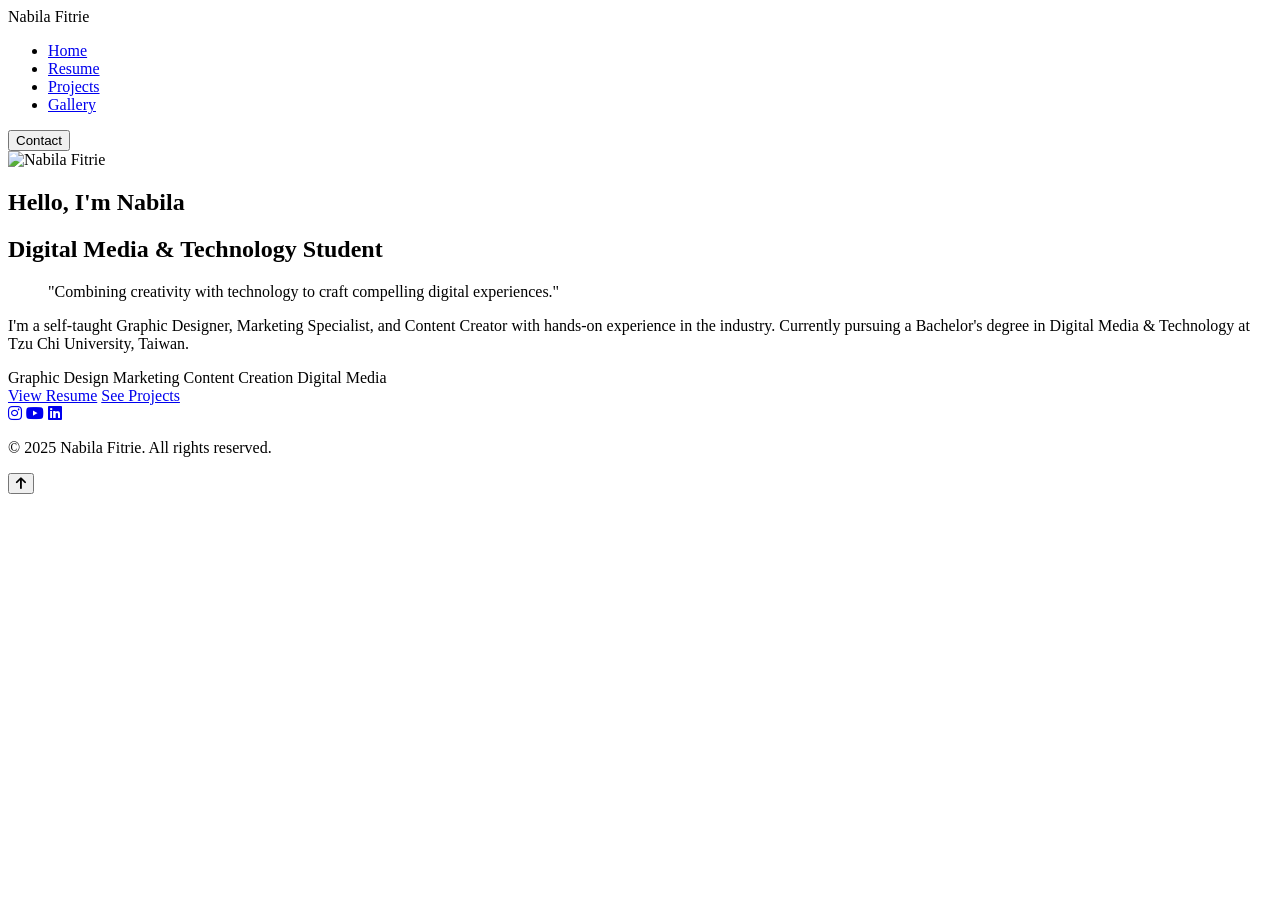
==== index.html @ f7abc117 "Add files via upload" ====
<!DOCTYPE html>
<html lang="en">
    <head>
        <meta charset="UTF-8" />
        <meta name="viewport" content="width=device-width, initial-scale=1.0" />
        <title>Nabila Fitrie - Portfolio</title>
        <link rel="stylesheet" href="mystyle.css" />
        <link
            rel="stylesheet"
            href="https://cdnjs.cloudflare.com/ajax/libs/font-awesome/6.5.1/css/all.min.css"
        />
    </head>
    <body>
        <header>
            <div class="logo">Nabila Fitrie</div>
            <nav>
                <ul>
                    <li><a href="index.html" class="active">Home</a></li>
                    <li><a href="resume.html">Resume</a></li>
                    <li><a href="project.html">Projects</a></li>
                    <li><a href="gallery.html">Gallery</a></li>
                </ul>
            </nav>
            <a href="contact.html"
                ><button class="contact-btn">Contact</button></a
            >
        </header>

        <main>
            <section class="intro">
                <div class="profile-image">
                    <img src="/images/profile.jpg" alt="Nabila Fitrie" />
                </div>
                <div class="intro-text">
                    <h1>Hello, I'm Nabila</h1>
                    <h2>Digital Media & Technology Student</h2>
                    <blockquote>
                        "Combining creativity with technology to craft
                        compelling digital experiences."
                    </blockquote>
                    <p>
                        I'm a self-taught Graphic Designer, Marketing
                        Specialist, and Content Creator with hands-on experience
                        in the industry. Currently pursuing a Bachelor's degree
                        in Digital Media & Technology at Tzu Chi University,
                        Taiwan.
                    </p>

                    <div class="tags">
                        <span class="tag">Graphic Design</span>
                        <span class="tag">Marketing</span>
                        <span class="tag">Content Creation</span>
                        <span class="tag">Digital Media</span>
                    </div>

                    <div class="cta-buttons">
                        <a href="resume.html" class="btn btn-primary"
                            >View Resume</a
                        >
                        <a href="project.html" class="btn btn-secondary"
                            >See Projects</a
                        >
                    </div>
                </div>
            </section>
        </main>

        <footer>
            <div class="social-icons">
                <a href="https://www.instagram.com/nabilafitriie/"
                    ><i class="fa-brands fa-instagram"></i
                ></a>
                <a href="https://www.youtube.com/@nabilafitrie5887"
                    ><i class="fa-brands fa-youtube"></i
                ></a>
                <a
                    href="https://www.linkedin.com/in/nabila-fitrie-naia-salsabila-66b28425b/"
                    ><i class="fa-brands fa-linkedin"></i
                ></a>
            </div>
            <p>&copy; 2025 Nabila Fitrie. All rights reserved.</p>
        </footer>

        <!-- Back to Top Button -->
        <button class="back-to-top" id="backToTop">
            <i class="fas fa-arrow-up"></i>
        </button>

        <script>
            // Back to Top functionality
            const backToTopBtn = document.getElementById("backToTop");

            window.addEventListener("scroll", () => {
                if (window.pageYOffset > 300) {
                    backToTopBtn.classList.add("show");
                } else {
                    backToTopBtn.classList.remove("show");
                }
            });

            backToTopBtn.addEventListener("click", () => {
                window.scrollTo({
                    top: 0,
                    behavior: "smooth",
                });
            });
        </script>
    </body>
</html>
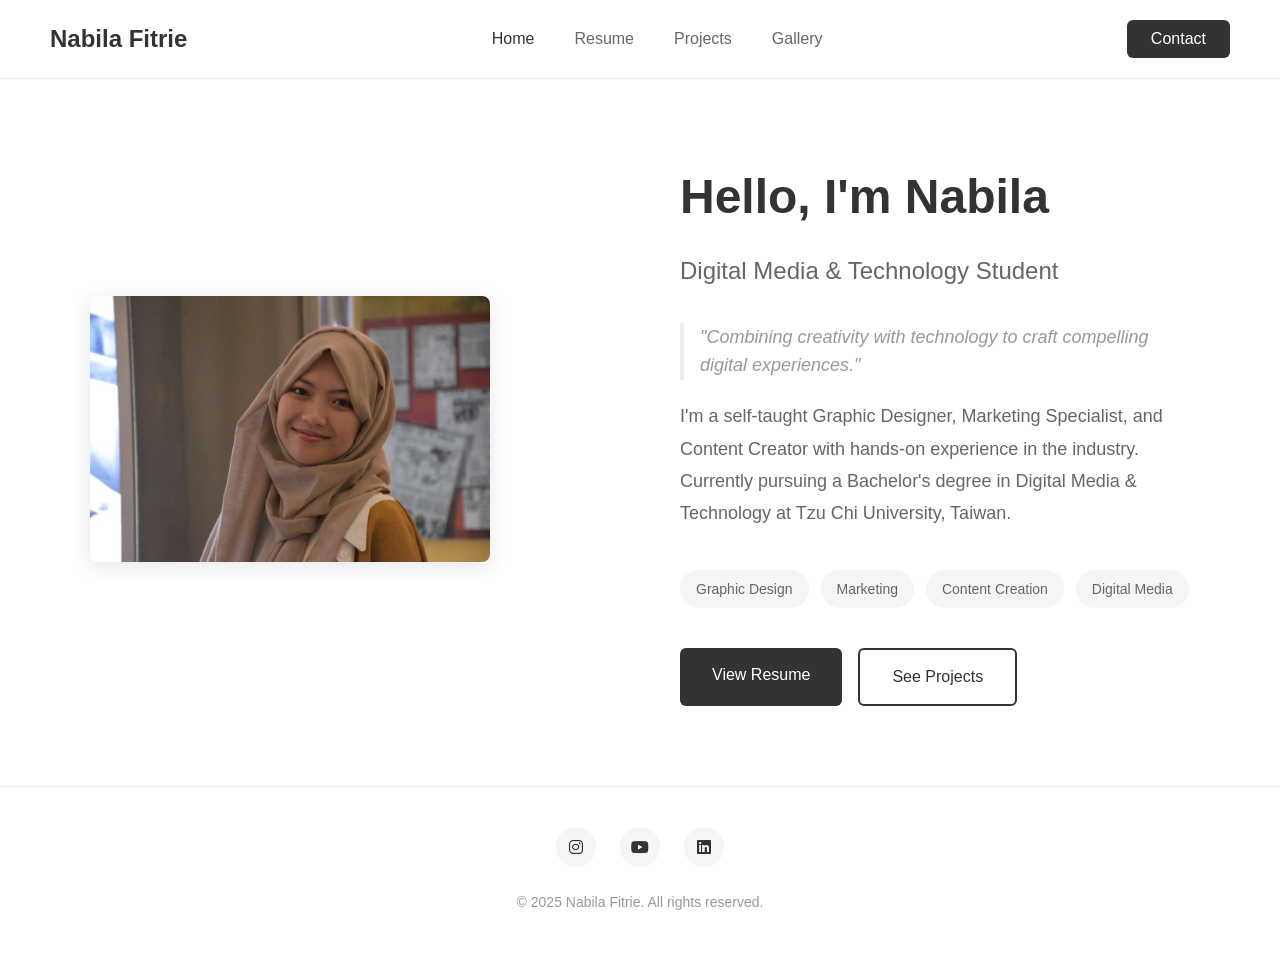
==== commit 7399613a: "Update index.html" ====
--- a/index.html
+++ b/index.html
@@ -29,7 +29,7 @@
         <main>
             <section class="intro">
                 <div class="profile-image">
-                    <img src="/images/profile.jpg" alt="Nabila Fitrie" />
+                    <img src="images/profile.jpg" alt="Nabila Fitrie" />
                 </div>
                 <div class="intro-text">
                     <h1>Hello, I'm Nabila</h1>
@@ -107,3 +107,4 @@
         </script>
     </body>
 </html>
+
--- a/mystyle.css
+++ b/mystyle.css
@@ -0,0 +1,1004 @@
+* {
+    margin: 0;
+    padding: 0;
+    box-sizing: border-box;
+}
+
+body {
+    font-family: -apple-system, BlinkMacSystemFont, "Segoe UI", Roboto,
+        sans-serif;
+    color: #333;
+    line-height: 1.6;
+    background: #fff;
+}
+
+/* Header */
+header {
+    padding: 20px 50px;
+    display: flex;
+    justify-content: space-between;
+    align-items: center;
+    border-bottom: 1px solid #eee;
+}
+
+.logo {
+    font-size: 24px;
+    font-weight: 600;
+    color: #333;
+}
+
+nav ul {
+    list-style: none;
+    display: flex;
+    gap: 40px;
+}
+
+nav a {
+    text-decoration: none;
+    color: #666;
+    font-size: 16px;
+    transition: color 0.3s;
+}
+
+nav a:hover,
+nav a.active {
+    color: #333;
+}
+
+.contact-btn {
+    padding: 10px 24px;
+    background: #333;
+    color: #fff;
+    border: none;
+    border-radius: 6px;
+    cursor: pointer;
+    font-size: 16px;
+    transition: background 0.3s;
+}
+
+.contact-btn:hover {
+    background: #555;
+}
+
+/* Main Content */
+main {
+    max-width: 1200px;
+    margin: 0 auto;
+    padding: 80px 50px;
+}
+
+/* Home Page */
+.intro {
+    display: grid;
+    grid-template-columns: 1fr 1fr;
+    gap: 80px;
+    align-items: center;
+}
+
+.profile-image img {
+    width: 100%;
+    max-width: 400px;
+    border-radius: 8px;
+    box-shadow: 0 4px 20px rgba(0, 0, 0, 0.1);
+}
+
+.intro-text h1 {
+    font-size: 48px;
+    margin-bottom: 16px;
+    font-weight: 600;
+}
+
+.intro-text h2 {
+    font-size: 24px;
+    color: #666;
+    margin-bottom: 32px;
+    font-weight: 400;
+}
+
+.intro-text p {
+    color: #666;
+    font-size: 18px;
+    line-height: 1.8;
+    margin-bottom: 40px;
+}
+
+.intro-text blockquote {
+    font-size: 18px;
+    color: #999;
+    font-style: italic;
+    margin-bottom: 20px;
+    border-left: 4px solid #eee;
+    padding-left: 16px;
+}
+
+.tags {
+    display: flex;
+    flex-wrap: wrap;
+    gap: 12px;
+    margin-bottom: 40px;
+}
+
+.tag {
+    padding: 8px 16px;
+    background: #f5f5f5;
+    border-radius: 20px;
+    font-size: 14px;
+    color: #666;
+}
+
+.cta-buttons {
+    display: flex;
+    gap: 16px;
+}
+
+.btn {
+    padding: 14px 32px;
+    border-radius: 6px;
+    text-decoration: none;
+    font-size: 16px;
+    transition: all 0.3s;
+    border: none;
+    cursor: pointer;
+    display: inline-block;
+    text-align: center;
+}
+
+.btn-primary {
+    background: #333;
+    color: #fff;
+}
+
+.btn-primary:hover {
+    background: #555;
+}
+
+.btn-secondary {
+    background: #fff;
+    color: #333;
+    border: 2px solid #333;
+}
+
+.btn-secondary:hover {
+    background: #333;
+    color: #fff;
+}
+
+/* Resume Page */
+.resume-page {
+    padding: 60px 50px;
+}
+
+.page-title {
+    font-size: 48px;
+    font-weight: 600;
+    margin-bottom: 60px;
+    text-align: center;
+}
+
+.resume-grid {
+    display: grid;
+    grid-template-columns: 2fr 1fr;
+    gap: 60px;
+}
+
+.resume-section {
+    margin-bottom: 50px;
+}
+
+.resume-section h2 {
+    font-size: 28px;
+    margin-bottom: 24px;
+    padding-bottom: 12px;
+    border-bottom: 2px solid #333;
+}
+
+.resume-section p {
+    color: #666;
+    line-height: 1.8;
+}
+
+.experience-item {
+    margin-bottom: 32px;
+}
+
+.experience-item h3 {
+    font-size: 20px;
+    margin-bottom: 8px;
+}
+
+.meta {
+    color: #999;
+    font-size: 14px;
+    margin-bottom: 12px;
+}
+
+.experience-item ul {
+    list-style: none;
+    padding-left: 0;
+}
+
+.experience-item li {
+    color: #666;
+    margin-bottom: 8px;
+    padding-left: 20px;
+    position: relative;
+}
+
+.experience-item li:before {
+    content: "•";
+    position: absolute;
+    left: 0;
+    color: #333;
+}
+
+/* Resume Sidebar */
+.sidebar-section {
+    margin-bottom: 40px;
+}
+
+.sidebar-section h2 {
+    font-size: 20px;
+    margin-bottom: 16px;
+    padding-bottom: 8px;
+    border-bottom: 2px solid #333;
+}
+
+.skill-list {
+    display: flex;
+    flex-wrap: wrap;
+    gap: 8px;
+}
+
+.skill-badge {
+    padding: 6px 14px;
+    background: #f5f5f5;
+    border-radius: 16px;
+    font-size: 14px;
+    color: #666;
+}
+
+.language-item {
+    display: flex;
+    justify-content: space-between;
+    padding: 12px 0;
+    border-bottom: 1px solid #eee;
+}
+
+.language-item span {
+    color: #666;
+}
+
+.level {
+    color: #999;
+    font-size: 14px;
+}
+
+/* Footer */
+footer {
+    padding: 40px 50px;
+    border-top: 1px solid #eee;
+    text-align: center;
+}
+
+.social-icons {
+    display: flex;
+    justify-content: center;
+    gap: 24px;
+    margin-bottom: 24px;
+}
+
+.social-icons a {
+    width: 40px;
+    height: 40px;
+    display: flex;
+    align-items: center;
+    justify-content: center;
+    border-radius: 50%;
+    background: #f5f5f5;
+    color: #333;
+    transition: all 0.3s;
+    text-decoration: none;
+}
+
+.social-icons a:hover {
+    background: #333;
+    color: #fff;
+}
+
+footer p {
+    color: #999;
+    font-size: 14px;
+}
+
+/* Projects Page */
+.projects-page,
+.contact-page,
+.gallery-page {
+    padding: 60px 50px;
+}
+
+.page-subtitle {
+    text-align: center;
+    color: #666;
+    font-size: 18px;
+    margin-bottom: 60px;
+    max-width: 800px;
+    margin-left: auto;
+    margin-right: auto;
+}
+
+.projects-grid {
+    display: grid;
+    grid-template-columns: repeat(2, 1fr);
+    gap: 40px;
+}
+
+.project-card {
+    background: #fff;
+    border: 1px solid #eee;
+    border-radius: 8px;
+    overflow: hidden;
+    transition: transform 0.3s, box-shadow 0.3s;
+}
+
+.project-card:hover {
+    transform: translateY(-4px);
+    box-shadow: 0 8px 24px rgba(0, 0, 0, 0.1);
+}
+
+.project-image {
+    width: 100%;
+    height: 280px;
+    overflow: hidden;
+    background: #f5f5f5;
+}
+
+.project-image img {
+    width: 100%;
+    height: 100%;
+    object-fit: cover;
+    transition: transform 0.3s;
+}
+
+.project-card:hover .project-image img {
+    transform: scale(1.05);
+}
+
+.project-content {
+    padding: 24px;
+}
+
+.project-category {
+    display: inline-block;
+    padding: 4px 12px;
+    background: #333;
+    color: #fff;
+    font-size: 12px;
+    border-radius: 12px;
+    margin-bottom: 12px;
+    text-transform: uppercase;
+    letter-spacing: 0.5px;
+}
+
+.project-content h3 {
+    font-size: 22px;
+    margin-bottom: 8px;
+}
+
+.project-meta {
+    color: #999;
+    font-size: 14px;
+    margin-bottom: 16px;
+}
+
+.project-description {
+    color: #666;
+    line-height: 1.7;
+    margin-bottom: 20px;
+}
+
+.project-tags {
+    display: flex;
+    flex-wrap: wrap;
+    gap: 8px;
+}
+
+/* Contact Page */
+.contact-container {
+    display: grid;
+    grid-template-columns: 1fr 1.5fr;
+    gap: 60px;
+    max-width: 1200px;
+    margin: 0 auto;
+}
+
+.contact-info h2,
+.contact-form-wrapper h2 {
+    font-size: 28px;
+    margin-bottom: 30px;
+}
+
+.info-item {
+    display: flex;
+    gap: 20px;
+    margin-bottom: 30px;
+}
+
+.info-icon {
+    width: 50px;
+    height: 50px;
+    background: #f5f5f5;
+    border-radius: 50%;
+    display: flex;
+    align-items: center;
+    justify-content: center;
+    font-size: 20px;
+    color: #333;
+    flex-shrink: 0;
+}
+
+.info-content h3 {
+    font-size: 16px;
+    margin-bottom: 5px;
+    color: #333;
+}
+
+.info-content p {
+    color: #666;
+    font-size: 16px;
+}
+
+.social-links {
+    margin-top: 40px;
+}
+
+.social-links h3 {
+    font-size: 18px;
+    margin-bottom: 16px;
+}
+
+.social-buttons {
+    display: flex;
+    flex-direction: column;
+    gap: 12px;
+}
+
+.social-btn {
+    display: flex;
+    align-items: center;
+    gap: 12px;
+    padding: 12px 20px;
+    background: #f5f5f5;
+    border-radius: 8px;
+    text-decoration: none;
+    color: #333;
+    transition: all 0.3s;
+}
+
+.social-btn:hover {
+    background: #333;
+    color: #fff;
+}
+
+.social-btn i {
+    font-size: 20px;
+}
+
+/* Contact Form */
+.contact-form {
+    display: flex;
+    flex-direction: column;
+    gap: 20px;
+}
+
+.form-group {
+    display: flex;
+    flex-direction: column;
+}
+
+.form-group label {
+    margin-bottom: 8px;
+    font-weight: 500;
+    color: #333;
+}
+
+.form-group input,
+.form-group textarea {
+    padding: 12px 16px;
+    border: 1px solid #ddd;
+    border-radius: 6px;
+    font-size: 16px;
+    font-family: inherit;
+    transition: border-color 0.3s;
+}
+
+.form-group input:focus,
+.form-group textarea:focus {
+    outline: none;
+    border-color: #333;
+}
+
+.form-group textarea {
+    resize: vertical;
+}
+
+.submit-btn {
+    padding: 14px 32px;
+    background: #333;
+    color: #fff;
+    border: none;
+    border-radius: 6px;
+    font-size: 16px;
+    cursor: pointer;
+    transition: background 0.3s;
+}
+
+.submit-btn:hover {
+    background: #555;
+}
+
+/* Gallery Page */
+.gallery-filter {
+    display: flex;
+    justify-content: center;
+    gap: 16px;
+    margin-bottom: 50px;
+    flex-wrap: wrap;
+}
+
+.filter-btn {
+    padding: 10px 24px;
+    background: #f5f5f5;
+    color: #666;
+    border: none;
+    border-radius: 6px;
+    cursor: pointer;
+    font-size: 16px;
+    transition: all 0.3s;
+}
+
+.filter-btn:hover,
+.filter-btn.active {
+    background: #333;
+    color: #fff;
+}
+
+.gallery-grid {
+    display: grid;
+    grid-template-columns: repeat(3, 1fr);
+    gap: 24px;
+}
+
+.gallery-item {
+    position: relative;
+    overflow: hidden;
+    border-radius: 8px;
+    cursor: pointer;
+    aspect-ratio: 1;
+}
+
+.gallery-item img {
+    width: 100%;
+    height: 100%;
+    object-fit: cover;
+    transition: transform 0.3s;
+}
+
+.gallery-overlay {
+    position: absolute;
+    bottom: 0;
+    left: 0;
+    right: 0;
+    background: linear-gradient(to top, rgba(0, 0, 0, 0.8), transparent);
+    padding: 24px;
+    transform: translateY(100%);
+    transition: transform 0.3s;
+}
+
+.gallery-item:hover .gallery-overlay {
+    transform: translateY(0);
+}
+
+.gallery-item:hover img {
+    transform: scale(1.1);
+}
+
+.gallery-overlay h3 {
+    color: #fff;
+    font-size: 18px;
+    margin-bottom: 4px;
+}
+
+.gallery-overlay p {
+    color: rgba(255, 255, 255, 0.8);
+    font-size: 14px;
+}
+
+/* Back to Top Button */
+.back-to-top {
+    position: fixed;
+    bottom: 30px;
+    right: 30px;
+    width: 50px;
+    height: 50px;
+    background: #333;
+    color: #fff;
+    border: none;
+    border-radius: 50%;
+    cursor: pointer;
+    display: flex;
+    align-items: center;
+    justify-content: center;
+    font-size: 20px;
+    opacity: 0;
+    visibility: hidden;
+    transition: all 0.3s;
+    z-index: 1000;
+    box-shadow: 0 4px 12px rgba(0, 0, 0, 0.2);
+}
+
+.back-to-top.show {
+    opacity: 1;
+    visibility: visible;
+}
+
+.back-to-top:hover {
+    background: #555;
+    transform: translateY(-5px);
+}
+
+/* Responsive */
+@media (max-width: 1024px) {
+    main {
+        padding: 60px 30px;
+    }
+
+    .intro {
+        gap: 50px;
+    }
+
+    .resume-grid {
+        gap: 50px;
+    }
+
+    .projects-grid {
+        gap: 30px;
+    }
+
+    .gallery-grid {
+        grid-template-columns: repeat(2, 1fr);
+        gap: 20px;
+    }
+}
+
+@media (max-width: 768px) {
+    header {
+        padding: 20px;
+        flex-direction: column;
+        gap: 20px;
+    }
+
+    .logo {
+        font-size: 20px;
+    }
+
+    nav ul {
+        gap: 15px;
+        font-size: 14px;
+    }
+
+    nav a {
+        font-size: 14px;
+    }
+
+    .contact-btn {
+        padding: 8px 20px;
+        font-size: 14px;
+    }
+
+    main {
+        padding: 40px 20px;
+    }
+
+    /* Home Page */
+    .intro {
+        grid-template-columns: 1fr;
+        gap: 40px;
+        text-align: center;
+    }
+
+    .profile-image {
+        display: flex;
+        justify-content: center;
+    }
+
+    .profile-image img {
+        max-width: 280px;
+    }
+
+    .intro-text h1 {
+        font-size: 36px;
+    }
+
+    .intro-text h2 {
+        font-size: 20px;
+    }
+
+    .intro-text p {
+        font-size: 16px;
+    }
+
+    .tags {
+        justify-content: center;
+    }
+
+    .cta-buttons {
+        flex-direction: column;
+        width: 100%;
+    }
+
+    .btn {
+        width: 100%;
+    }
+
+    /* Resume Page */
+    .resume-page,
+    .projects-page,
+    .contact-page,
+    .gallery-page {
+        padding: 40px 20px;
+    }
+
+    .page-title {
+        font-size: 32px;
+        margin-bottom: 20px;
+    }
+
+    .page-subtitle {
+        font-size: 16px;
+        margin-bottom: 40px;
+    }
+
+    .resume-grid {
+        grid-template-columns: 1fr;
+        gap: 40px;
+    }
+
+    .resume-section h2 {
+        font-size: 24px;
+    }
+
+    .experience-item h3 {
+        font-size: 18px;
+    }
+
+    /* Projects Page */
+    .projects-grid {
+        grid-template-columns: 1fr;
+        gap: 30px;
+    }
+
+    .project-image {
+        height: 220px;
+    }
+
+    .project-content {
+        padding: 20px;
+    }
+
+    .project-content h3 {
+        font-size: 20px;
+    }
+
+    /* Contact Page */
+    .contact-container {
+        grid-template-columns: 1fr;
+        gap: 40px;
+    }
+
+    .contact-info h2,
+    .contact-form-wrapper h2 {
+        font-size: 24px;
+    }
+
+    /* Gallery Page */
+    .gallery-filter {
+        gap: 10px;
+    }
+
+    .filter-btn {
+        padding: 8px 16px;
+        font-size: 14px;
+    }
+
+    .gallery-grid {
+        grid-template-columns: repeat(2, 1fr);
+        gap: 16px;
+    }
+
+    .gallery-overlay {
+        padding: 16px;
+    }
+
+    .gallery-overlay h3 {
+        font-size: 16px;
+    }
+
+    .gallery-overlay p {
+        font-size: 13px;
+    }
+
+    /* Back to Top */
+    .back-to-top {
+        bottom: 20px;
+        right: 20px;
+        width: 45px;
+        height: 45px;
+        font-size: 18px;
+    }
+
+    /* Footer */
+    footer {
+        padding: 30px 20px;
+    }
+
+    .social-icons {
+        gap: 20px;
+    }
+
+    .social-icons a {
+        width: 36px;
+        height: 36px;
+    }
+}
+
+@media (max-width: 480px) {
+    .logo {
+        font-size: 18px;
+    }
+
+    nav ul {
+        gap: 10px;
+        flex-wrap: wrap;
+        justify-content: center;
+    }
+
+    nav li {
+        font-size: 13px;
+    }
+
+    main {
+        padding: 30px 15px;
+    }
+
+    .intro-text h1 {
+        font-size: 28px;
+    }
+
+    .intro-text h2 {
+        font-size: 18px;
+    }
+
+    .intro-text p {
+        font-size: 15px;
+    }
+
+    .tags {
+        gap: 8px;
+    }
+
+    .tag {
+        font-size: 12px;
+        padding: 6px 12px;
+    }
+
+    .page-title {
+        font-size: 28px;
+    }
+
+    .page-subtitle {
+        font-size: 15px;
+    }
+
+    .resume-section h2 {
+        font-size: 20px;
+    }
+
+    .experience-item h3 {
+        font-size: 16px;
+    }
+
+    .project-image {
+        height: 200px;
+    }
+
+    .project-content {
+        padding: 16px;
+    }
+
+    .project-content h3 {
+        font-size: 18px;
+    }
+
+    .project-description {
+        font-size: 14px;
+    }
+
+    .project-tags {
+        gap: 6px;
+    }
+
+    .tag,
+    .skill-badge {
+        font-size: 12px;
+        padding: 5px 10px;
+    }
+
+    .info-item {
+        gap: 15px;
+    }
+
+    .info-icon {
+        width: 40px;
+        height: 40px;
+        font-size: 16px;
+    }
+
+    .info-content h3 {
+        font-size: 14px;
+    }
+
+    .info-content p {
+        font-size: 14px;
+    }
+
+    .form-group input,
+    .form-group textarea {
+        padding: 10px 14px;
+        font-size: 14px;
+    }
+
+    .submit-btn {
+        padding: 12px 24px;
+        font-size: 14px;
+    }
+
+    .gallery-grid {
+        grid-template-columns: 1fr;
+        gap: 12px;
+    }
+
+    .gallery-overlay {
+        padding: 12px;
+    }
+
+    .gallery-overlay h3 {
+        font-size: 14px;
+    }
+
+    .gallery-overlay p {
+        font-size: 12px;
+    }
+
+    .back-to-top {
+        width: 40px;
+        height: 40px;
+        font-size: 16px;
+        bottom: 15px;
+        right: 15px;
+    }
+
+    footer {
+        padding: 25px 15px;
+    }
+
+    .social-icons a {
+        width: 32px;
+        height: 32px;
+        font-size: 16px;
+    }
+
+    footer p {
+        font-size: 12px;
+    }
+}
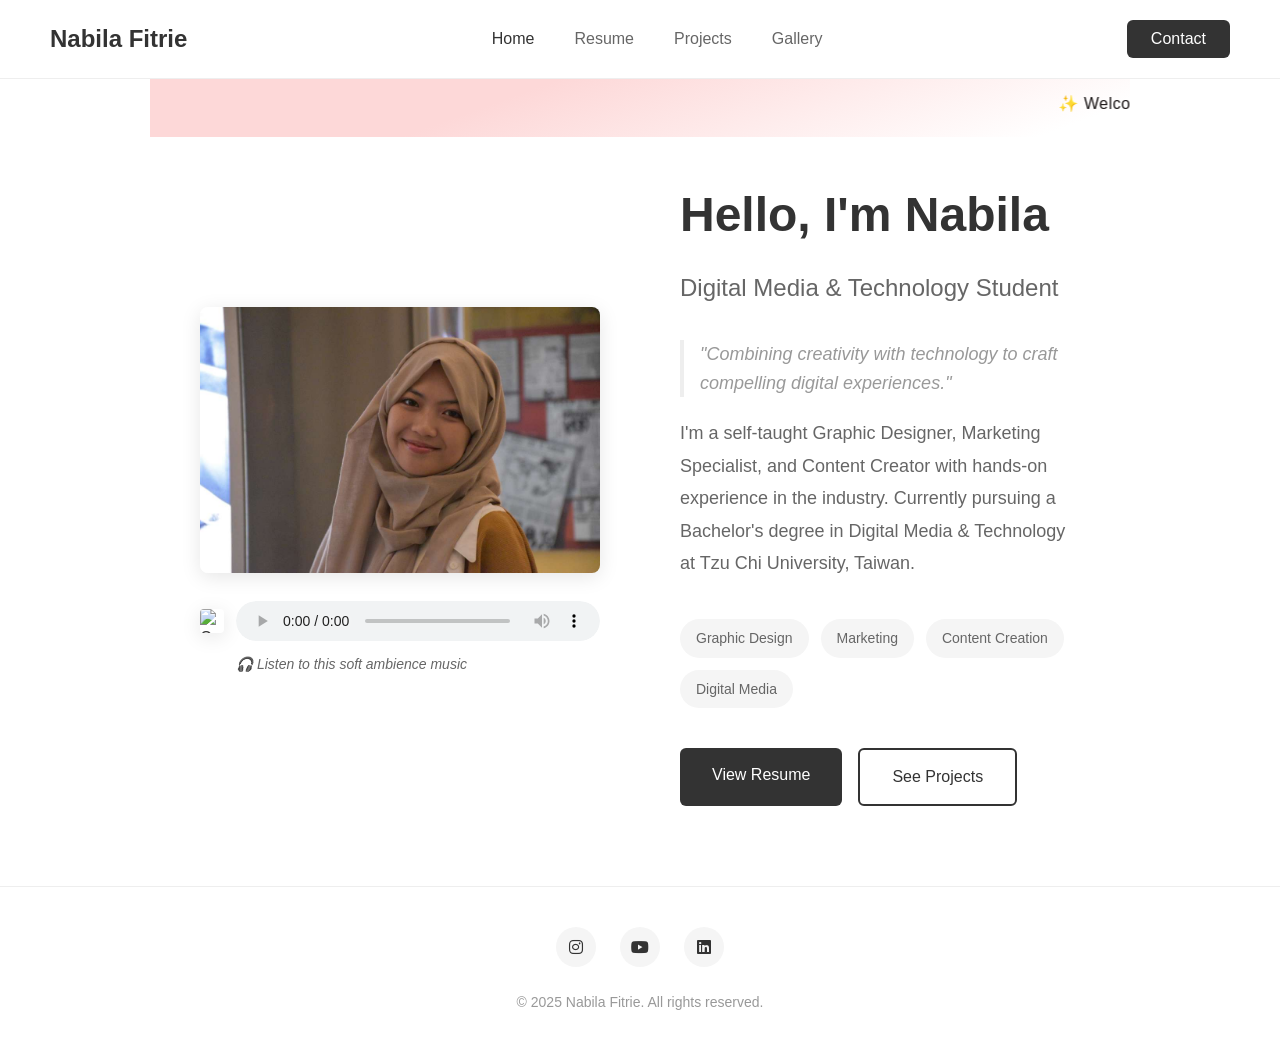
==== commit 6f6bd2b1: "Update index.html" ====
--- a/index.html
+++ b/index.html
@@ -26,10 +26,37 @@
             >
         </header>
 
-        <main>
+        <main class="main-intro">
+            <!-- Marquee Banner -->
+            <div class="marquee-container">
+                <marquee behavior="scroll" direction="left" scrollamount="5">
+                    ✨ Welcome to my portfolio! • Currently open for freelance
+                    projects • Let's create something amazing together! •
+                </marquee>
+            </div>
             <section class="intro">
                 <div class="profile-image">
                     <img src="images/profile.jpg" alt="Nabila Fitrie" />
+
+                    <!-- Audio Introduction -->
+                    <div class="audio-intro">
+                        <div class="audio-wrapper">
+                            <img
+                                src="images/love.gif"
+                                alt="Creative Animation"
+                            />
+                            <audio id="introAudio" controls>
+                                <source
+                                    src="audio/Fragments - AERØHEAD.mp3"
+                                    type="audio/mp3"
+                                />
+                                Your browser does not support the audio element.
+                            </audio>
+                        </div>
+                        <p class="audio-label">
+                            🎧 Listen to this soft ambience music
+                        </p>
+                    </div>
                 </div>
                 <div class="intro-text">
                     <h1>Hello, I'm Nabila</h1>
@@ -54,10 +81,10 @@
                     </div>
 
                     <div class="cta-buttons">
-                        <a href="resume.html" class="btn btn-primary"
+                        <a href="C2_resume.html" class="btn btn-primary"
                             >View Resume</a
                         >
-                        <a href="project.html" class="btn btn-secondary"
+                        <a href="C2_project.html" class="btn btn-secondary"
                             >See Projects</a
                         >
                     </div>
@@ -108,3 +135,4 @@
     </body>
 </html>
 
+
--- a/mystyle.css
+++ b/mystyle.css
@@ -62,12 +62,180 @@
 
 /* Main Content */
 main {
-    max-width: 1200px;
     margin: 0 auto;
     padding: 80px 50px;
+    background: linear-gradient(
+        160deg,
+        rgba(253, 216, 216, 1) 36%,
+        rgba(255, 255, 255, 1) 92%
+    );
+}
+
+/* Marquee Banner */
+.marquee-container {
+    background: linear-gradient(
+        160deg,
+        rgba(253, 216, 216, 1) 36%,
+        rgba(255, 255, 255, 1) 92%
+    );
+    color: #1b1616;
+    padding: 12px 0;
+    margin: -80px -50px 40px -50px;
+    overflow: hidden;
+}
+
+.marquee-container marquee {
+    font-size: 16px;
+    font-weight: 500;
+    letter-spacing: 0.5px;
+}
+
+/* Quote/Cite Styling */
+.quote-section {
+    background: #f5f5f5;
+    border-left: 4px solid #333;
+    padding: 20px 24px;
+    margin: 30px 0;
+    border-radius: 4px;
+}
+
+.quote-section cite {
+    font-style: italic;
+    color: #555;
+    font-size: 17px;
+    line-height: 1.6;
+    display: block;
+}
+
+.quote-author {
+    color: #333;
+    font-weight: 600;
+    margin-top: 12px;
+    font-size: 15px;
+}
+
+.resume-quote {
+    background: #f9f9f9;
+    border-left: 4px solid #333;
+    padding: 20px 24px;
+    margin: 24px 0;
+    border-radius: 4px;
+}
+
+.resume-quote cite {
+    font-style: italic;
+    color: #666;
+    font-size: 16px;
+    line-height: 1.7;
+    display: block;
+}
+
+/* Address Styling */
+address {
+    font-style: normal;
+    color: #666;
+    line-height: 1.8;
+    font-size: 16px;
 }
 
 /* Home Page */
+.main-intro {
+    background-image: url("images/contact-bg.jpg");
+    padding-left: 200px;
+    padding-right: 200px;
+}
+
+.audio-intro {
+    margin-top: 20px;
+}
+
+.audio-wrapper {
+    display: flex;
+    align-items: center;
+    gap: 12px;
+    max-width: 450px;
+}
+
+.audio-intro .audio-wrapper img {
+    width: 24px;
+    height: 24px;
+    border-radius: 4px;
+    flex-shrink: 0;
+    display: block;
+}
+
+.audio-wrapper audio {
+    flex: 1;
+    max-width: 400px;
+    height: 40px;
+    border-radius: 20px;
+    outline: none;
+}
+
+.audio-label {
+    margin-top: 12px;
+    margin-left: 36px;
+    font-size: 14px;
+    color: #666;
+    font-style: italic;
+}
+
+/* Skills Table */
+.skills-table-wrapper {
+    overflow-x: auto;
+    margin-bottom: 20px;
+}
+
+.skills-table {
+    width: 100%;
+    border-collapse: collapse;
+    background: #fff;
+    border-radius: 8px;
+    overflow: hidden;
+}
+
+.skills-table thead {
+    background: #333;
+    color: #fff;
+}
+
+.skills-table th {
+    padding: 12px;
+    text-align: left;
+    font-weight: 600;
+    font-size: 14px;
+}
+
+.skills-table td {
+    padding: 12px;
+    border-bottom: 1px solid #eee;
+    font-size: 14px;
+    color: #666;
+}
+
+.skills-table tbody tr:last-child td {
+    border-bottom: none;
+}
+
+.skills-table tbody tr:hover {
+    background: #f9f9f9;
+}
+
+.skill-bar {
+    width: 100%;
+    height: 8px;
+    background: #eee;
+    border-radius: 4px;
+    overflow: hidden;
+}
+
+.skill-progress {
+    height: 100%;
+    background: linear-gradient(90deg, #333 0%, #666 100%);
+    border-radius: 4px;
+    transition: width 0.3s ease;
+}
+
 .intro {
     display: grid;
     grid-template-columns: 1fr 1fr;
@@ -77,7 +245,7 @@
 
 .profile-image img {
     width: 100%;
-    max-width: 400px;
+    max-width: 500px;
     border-radius: 8px;
     box-shadow: 0 4px 20px rgba(0, 0, 0, 0.1);
 }
@@ -315,6 +483,10 @@
 .contact-page,
 .gallery-page {
     padding: 60px 50px;
+}
+
+.contact-page {
+    background-image: url("images/contact-bg.jpg");
 }
 
 .page-subtitle {
@@ -653,6 +825,11 @@
         padding: 60px 30px;
     }
 
+    .main-intro {
+        padding-left: 80px;
+        padding-right: 80px;
+    }
+
     .intro {
         gap: 50px;
     }
@@ -698,6 +875,43 @@
 
     main {
         padding: 40px 20px;
+    }
+
+    .main-intro {
+        padding-left: 40px;
+        padding-right: 20px;
+    }
+
+    /* Marquee */
+    .marquee-container {
+        margin: -40px -20px 30px -20px;
+        padding: 10px 0;
+    }
+
+    .marquee-container marquee {
+        font-size: 14px;
+    }
+
+    /* Quote */
+    .quote-section,
+    .resume-quote {
+        padding: 16px 20px;
+        margin: 20px 0;
+    }
+
+    .quote-section cite,
+    .resume-quote cite {
+        font-size: 15px;
+    }
+
+    .quote-author {
+        font-size: 14px;
+    }
+
+    /* Address */
+    address {
+        font-size: 14px;
+        line-height: 1.6;
     }
 
     /* Home Page */
@@ -871,6 +1085,38 @@
         padding: 30px 15px;
     }
 
+    /* Marquee */
+    .marquee-container {
+        margin: -30px -15px 20px -15px;
+        padding: 8px 0;
+    }
+
+    .marquee-container marquee {
+        font-size: 13px;
+    }
+
+    /* Quote */
+    .quote-section,
+    .resume-quote {
+        padding: 12px 16px;
+        margin: 16px 0;
+    }
+
+    .quote-section cite,
+    .resume-quote cite {
+        font-size: 14px;
+    }
+
+    .quote-author {
+        font-size: 13px;
+    }
+
+    /* Address */
+    address {
+        font-size: 13px;
+    }
+
+    /* Home Page */
     .intro-text h1 {
         font-size: 28px;
     }
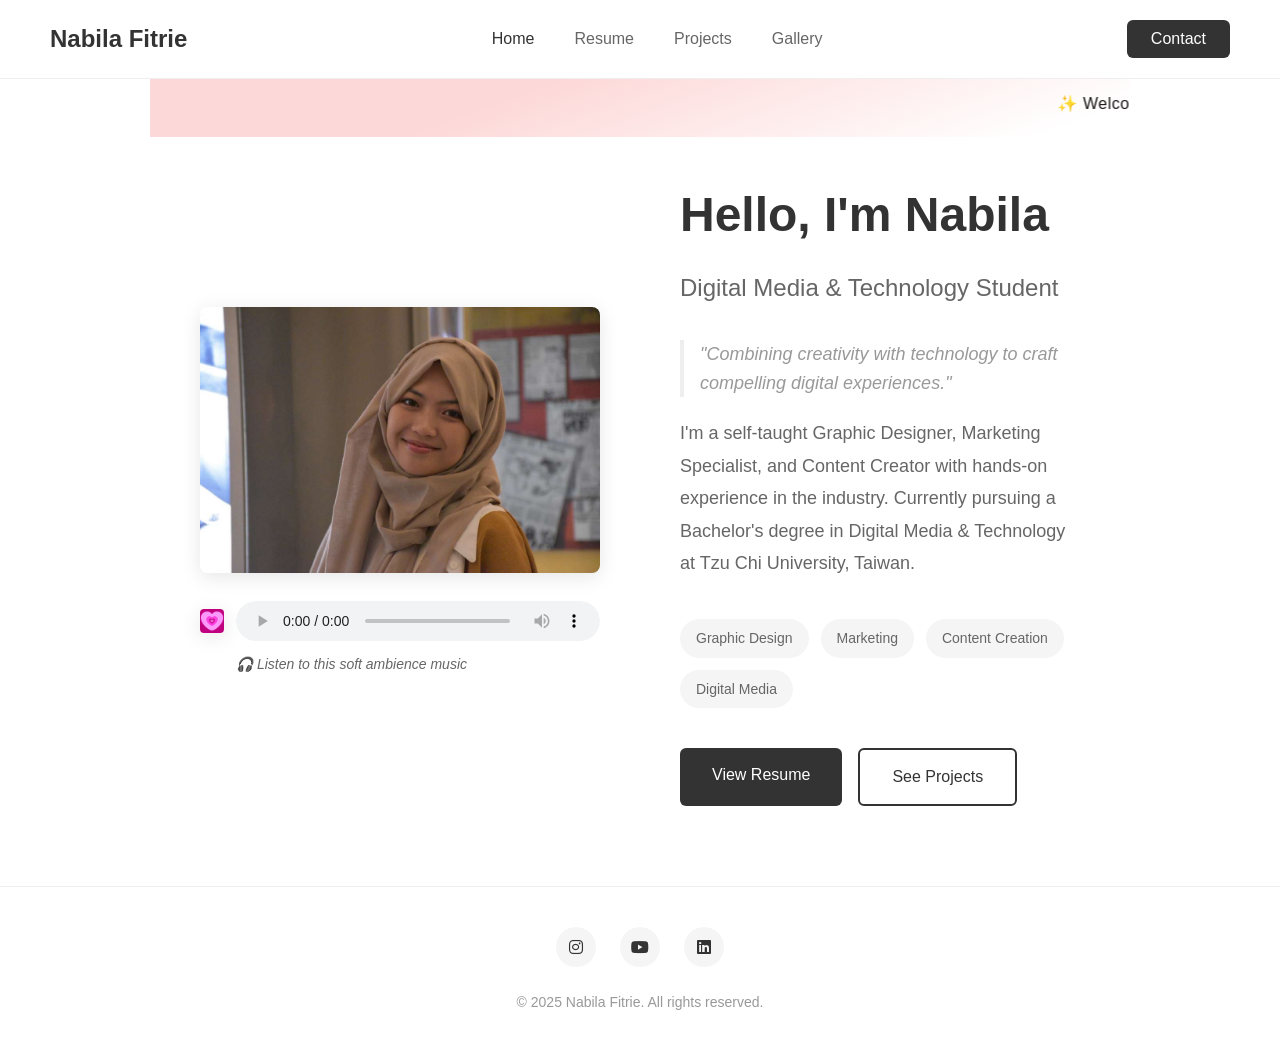
==== commit 9bed4db6: "Update index.html" ====
--- a/index.html
+++ b/index.html
@@ -47,7 +47,7 @@
                             />
                             <audio id="introAudio" controls>
                                 <source
-                                    src="audio/Fragments - AERØHEAD.mp3"
+                                    src="audio/audio.mp3"
                                     type="audio/mp3"
                                 />
                                 Your browser does not support the audio element.
@@ -136,3 +136,4 @@
 </html>
 
 
+
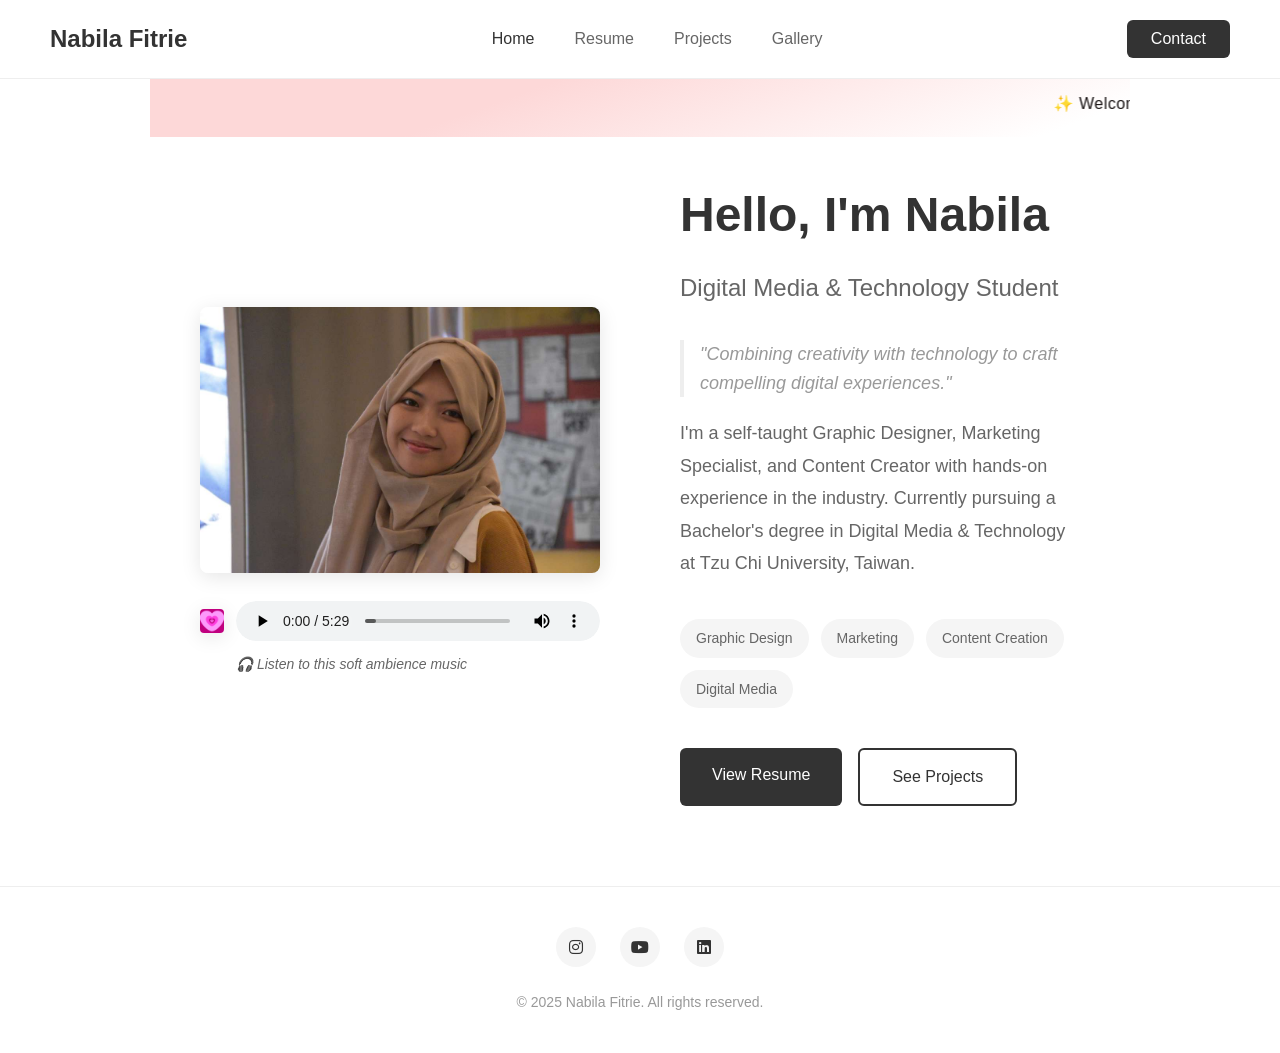
==== commit 319d7e9a: "Update index.html" ====
--- a/index.html
+++ b/index.html
@@ -81,10 +81,10 @@
                     </div>
 
                     <div class="cta-buttons">
-                        <a href="C2_resume.html" class="btn btn-primary"
+                        <a href="resume.html" class="btn btn-primary"
                             >View Resume</a
                         >
-                        <a href="C2_project.html" class="btn btn-secondary"
+                        <a href="project.html" class="btn btn-secondary"
                             >See Projects</a
                         >
                     </div>
@@ -137,3 +137,4 @@
 
 
 
+
